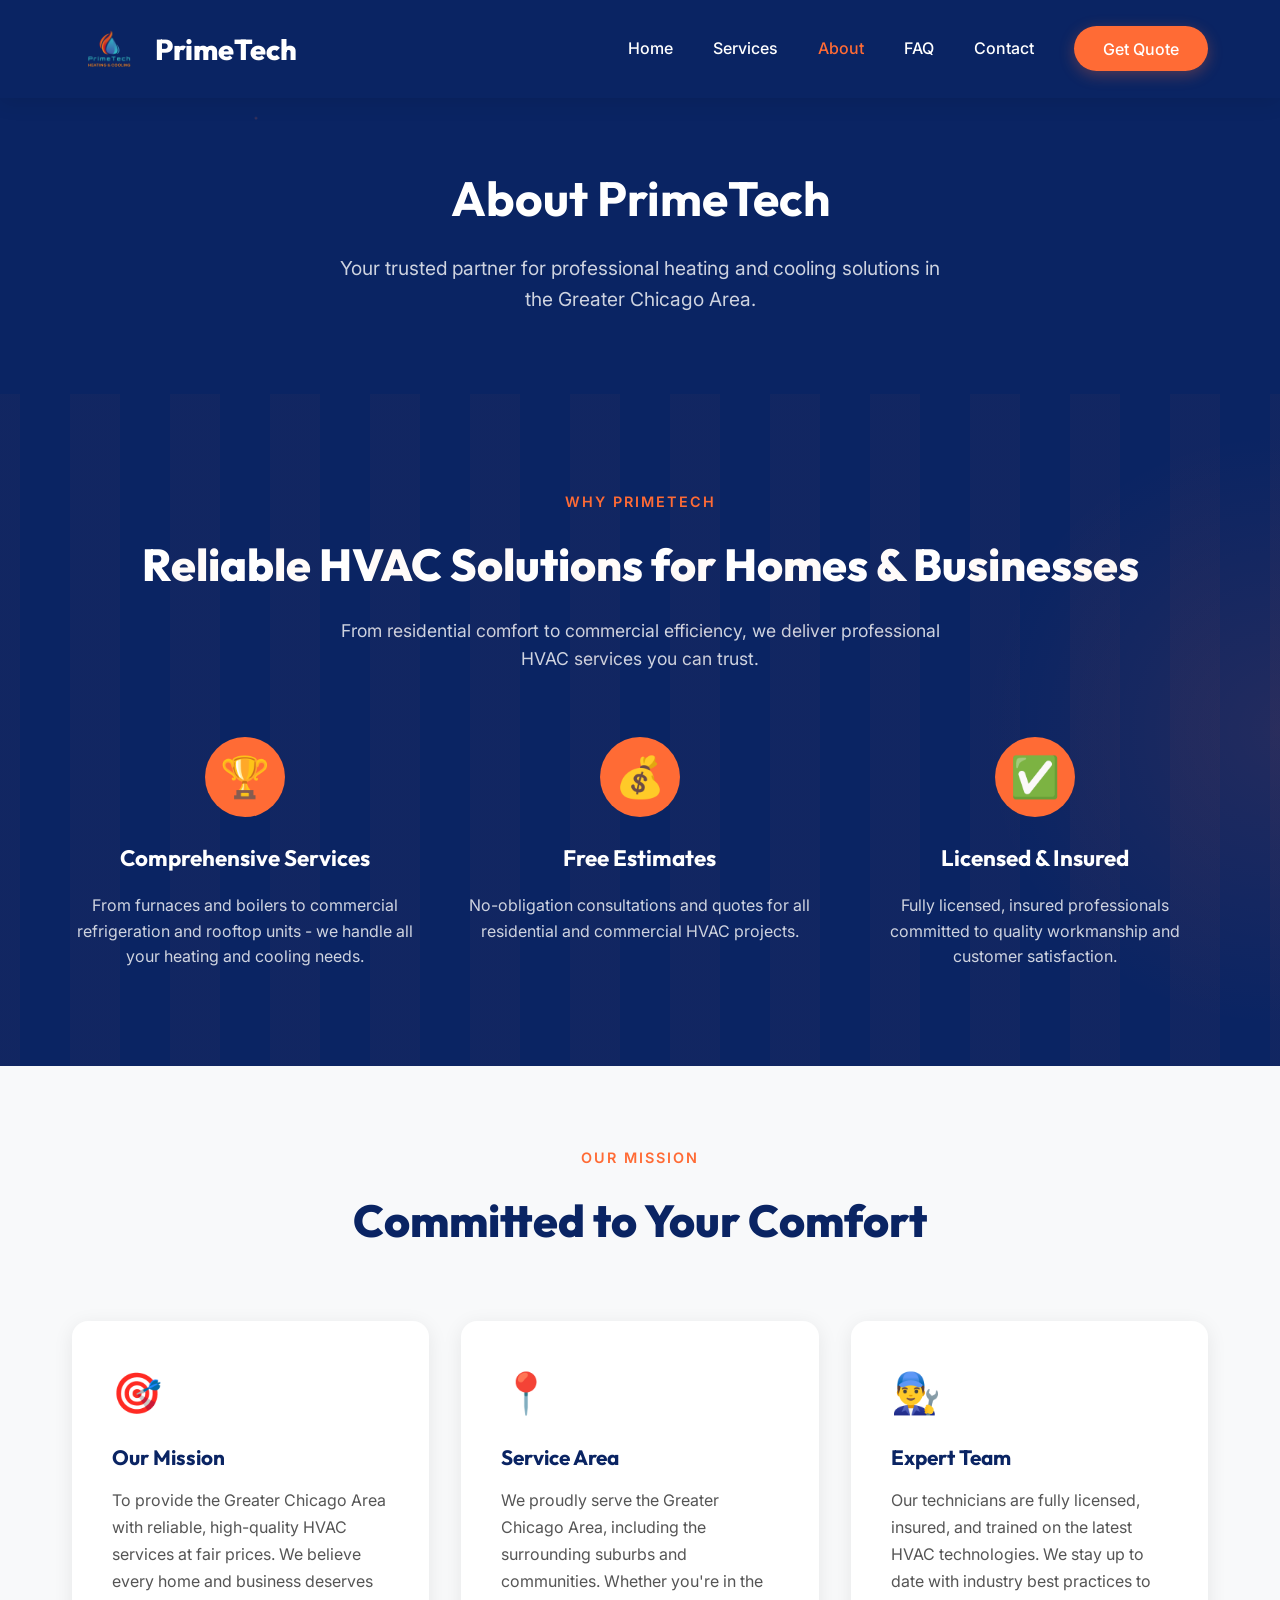
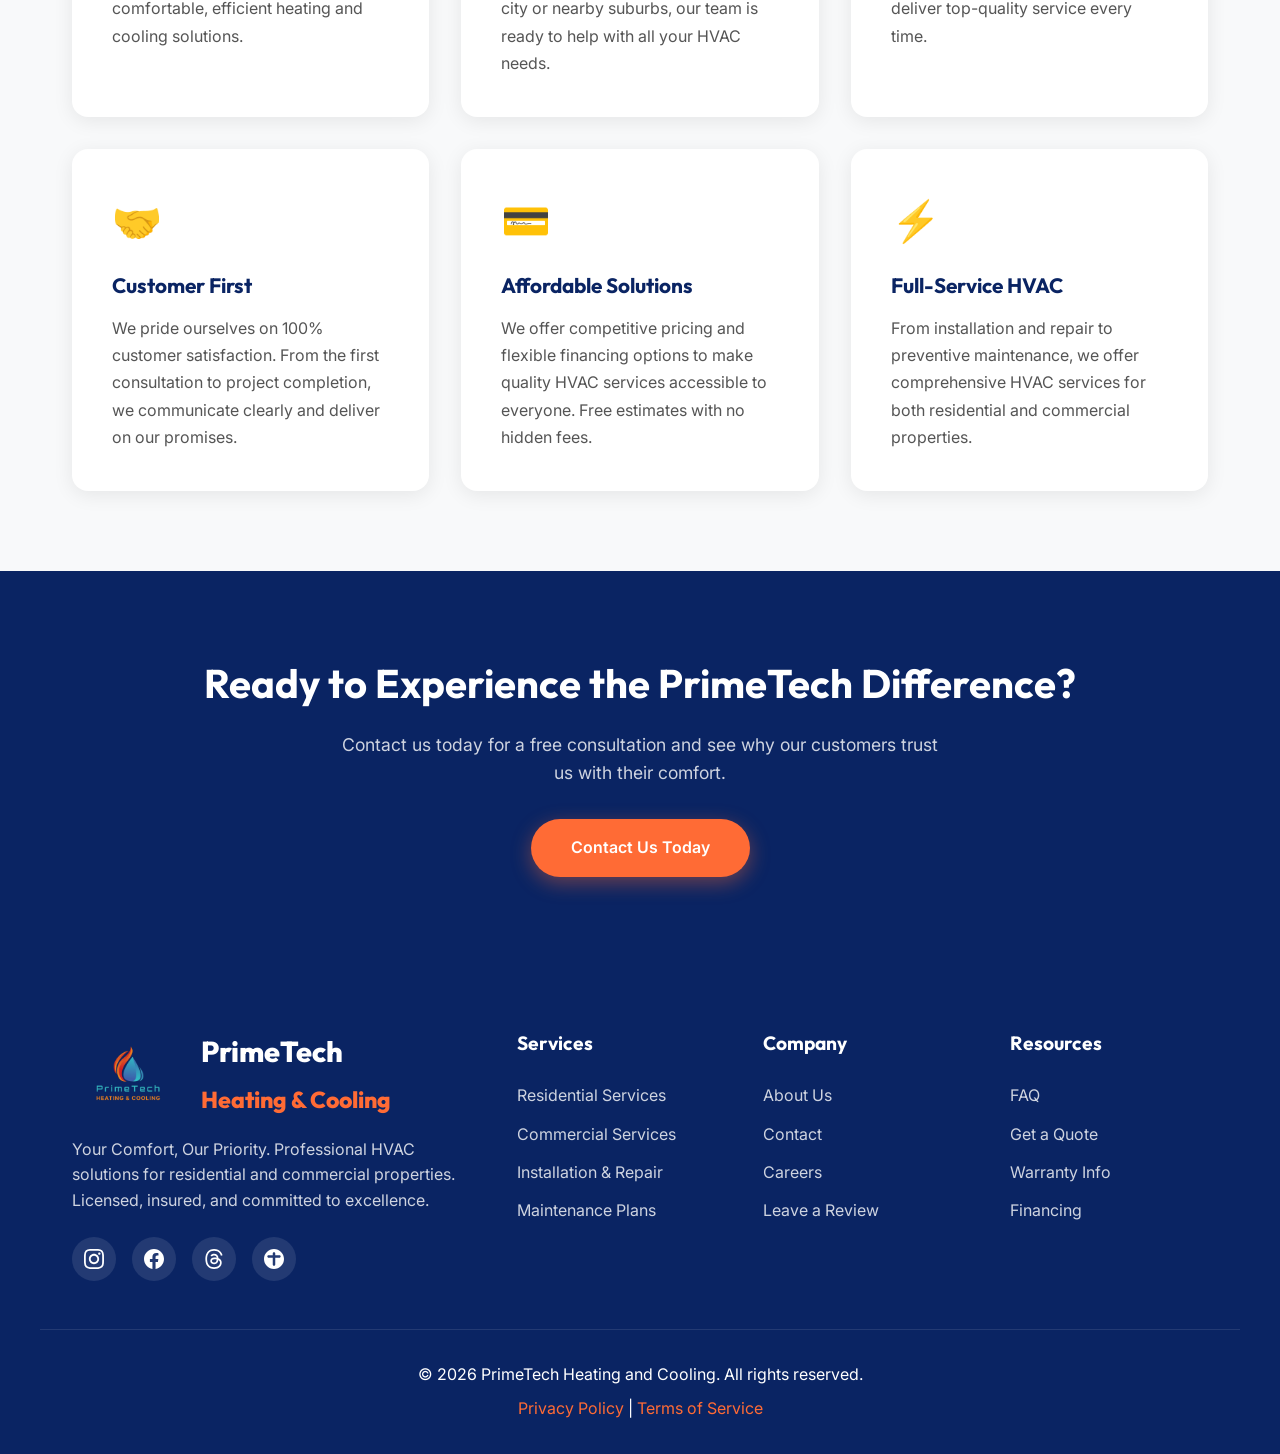
==== about.html @ 62f2bece "Rename "Prime Tech" to "PrimeTech" across all pages Co-Authored-By: Claude Opus 4.6 <noreply@anthrop" ====
<!DOCTYPE html>
<html lang="en" style="scroll-behavior: smooth;">
<head>
    <meta charset="UTF-8">
    <meta name="viewport" content="width=device-width, initial-scale=1.0">
    <meta name="description" content="Learn about PrimeTech Heating and Cooling — our experienced team, company values, and commitment to delivering top-quality HVAC solutions for homes and businesses.">
    <meta name="keywords" content="about PrimeTech, HVAC company, heating cooling experts, HVAC team, company history">
    <link rel="canonical" href="about.html">
    <meta property="og:title" content="About Us | PrimeTech Heating and Cooling">
    <meta property="og:description" content="Learn about PrimeTech Heating and Cooling — our experienced team, company values, and commitment to delivering top-quality HVAC solutions for homes and businesses.">
    <meta property="og:type" content="website">
    <meta property="og:url" content="about.html">
    <meta name="twitter:card" content="summary">
    <meta name="twitter:title" content="About Us | PrimeTech Heating and Cooling">
    <meta name="twitter:description" content="Learn about PrimeTech Heating and Cooling — our experienced team, company values, and commitment to delivering top-quality HVAC solutions for homes and businesses.">
    <title>About Us | PrimeTech Heating and Cooling</title>
    <link rel="preconnect" href="https://fonts.googleapis.com">
    <link rel="preconnect" href="https://fonts.gstatic.com" crossorigin>
    <link href="https://fonts.googleapis.com/css2?family=Outfit:wght@400;600;700;800&family=Inter:wght@400;500&display=swap" rel="stylesheet">
    <style>
        * {
            margin: 0;
            padding: 0;
            box-sizing: border-box;
        }

        :root {
            --deep-blue: #0A2463;
            --medium-blue: #1E3A8A;
            --orange: #FF6B35;
            --light-orange: #FF8C61;
            --dark-orange: #E85A2A;
            --white: #FFFFFF;
            --light-gray: #F8F9FA;
            --text-dark: #1A1A1A;
        }

        html {
            scroll-padding-top: 100px;
        }

        body {
            font-family: 'Inter', sans-serif;
            color: var(--text-dark);
            line-height: 1.6;
            overflow-x: hidden;
        }

        /* Navbar */
        .navbar {
            position: fixed;
            top: 0;
            width: 100%;
            background: var(--deep-blue);
            backdrop-filter: blur(10px);
            z-index: 1000;
            padding: 1.2rem 0;
            transition: all 0.3s ease;
            box-shadow: 0 4px 20px rgba(0, 0, 0, 0.1);
        }

        .navbar.scrolled {
            padding: 0.8rem 0;
            background: var(--deep-blue);
        }

        .nav-container {
            max-width: 1200px;
            margin: 0 auto;
            padding: 0 2rem;
            display: flex;
            justify-content: space-between;
            align-items: center;
        }

        .logo {
            font-family: 'Outfit', sans-serif;
            font-size: 1.8rem;
            font-weight: 800;
            color: var(--white);
            display: flex;
            align-items: center;
            gap: 0.5rem;
            animation: fadeInDown 0.8s ease;
            transition: transform 0.3s ease;
        }

        .logo:hover {
            transform: scale(1.05);
        }

        .logo-image {
            height: 60px;
            width: auto;
            transition: transform 0.3s ease;
        }

        .logo-icon {
            width: 40px;
            height: 40px;
            background: var(--orange);
            border-radius: 8px;
            display: flex;
            align-items: center;
            justify-content: center;
            font-size: 1.5rem;
            transition: transform 0.3s ease;
        }

        .logo:hover .logo-icon {
            transform: rotate(90deg);
        }

        .nav-links {
            display: flex;
            gap: 2.5rem;
            list-style: none;
            align-items: center;
        }

        .nav-links a {
            color: var(--white);
            text-decoration: none;
            font-weight: 500;
            position: relative;
            transition: color 0.3s ease;
            animation: fadeInDown 0.8s ease backwards;
        }

        .nav-links a::after {
            content: '';
            position: absolute;
            bottom: -5px;
            left: 0;
            width: 0;
            height: 2px;
            background: var(--orange);
            transition: width 0.3s ease;
        }

        .nav-links a:hover {
            color: var(--orange);
        }

        .nav-links a:hover::after {
            width: 100%;
        }

        .nav-links li:nth-child(1) a { animation-delay: 0.1s; }
        .nav-links li:nth-child(2) a { animation-delay: 0.2s; }
        .nav-links li:nth-child(3) a { animation-delay: 0.3s; }
        .nav-links li:nth-child(4) a { animation-delay: 0.4s; }

        .cta-button {
            background: var(--orange);
            color: var(--white);
            padding: 0.8rem 1.8rem;
            border-radius: 50px;
            font-weight: 600;
            text-decoration: none;
            transition: all 0.3s ease;
            box-shadow: 0 4px 15px rgba(255, 107, 53, 0.3);
            position: relative;
            overflow: hidden;
            animation: fadeInDown 0.8s ease 0.5s backwards;
        }

        .cta-button::before {
            content: '';
            position: absolute;
            top: 50%;
            left: 50%;
            width: 0;
            height: 0;
            border-radius: 50%;
            background: var(--dark-orange);
            transition: width 0.6s ease, height 0.6s ease;
            transform: translate(-50%, -50%);
            z-index: -1;
        }

        .cta-button:hover::before {
            width: 300px;
            height: 300px;
        }

        .cta-button:hover {
            transform: translateY(-2px);
            box-shadow: 0 6px 25px rgba(255, 107, 53, 0.5);
        }

        /* Hero Section */
        .hero {
            background: var(--deep-blue);
            min-height: 100vh;
            display: flex;
            align-items: center;
            position: relative;
            overflow: hidden;
            margin-top: 0; padding-top: 100px;
        }

        /* Animated Background Particles */
        .hero::before {
            content: '';
            position: absolute;
            width: 100%;
            height: 100%;
            background-image: 
                radial-gradient(2px 2px at 20% 30%, rgba(255, 107, 53, 0.25), transparent),
                radial-gradient(2px 2px at 60% 70%, rgba(255, 140, 97, 0.25), transparent),
                radial-gradient(1px 1px at 50% 50%, rgba(255, 107, 53, 0.2), transparent),
                radial-gradient(1px 1px at 80% 10%, rgba(255, 107, 53, 0.2), transparent),
                radial-gradient(2px 2px at 90% 60%, rgba(255, 140, 97, 0.2), transparent),
                radial-gradient(1px 1px at 33% 80%, rgba(255, 107, 53, 0.25), transparent);
            background-size: 200% 200%;
            background-position: 0% 0%;
            animation: particleFloat 25s ease-in-out infinite;
            opacity: 0.5;
            pointer-events: none;
            will-change: background-position;
        }

        /* Depth Layer 1 - Far background */
        .depth-layer-1 {
            position: absolute;
            width: 120%;
            height: 120%;
            top: -10%;
            left: -10%;
            background: 
                radial-gradient(circle at 80% 20%, rgba(255, 107, 53, 0.08) 0%, transparent 50%),
                radial-gradient(circle at 20% 80%, rgba(100, 149, 237, 0.08) 0%, transparent 50%);
            animation: depthFloat1 20s ease-in-out infinite;
            filter: blur(60px);
            opacity: 0.6;
        }

        /* Depth Layer 2 - Middle background */
        .depth-layer-2 {
            position: absolute;
            width: 100%;
            height: 100%;
            background-image: 
                repeating-linear-gradient(0deg, transparent, transparent 2px, rgba(255, 107, 53, 0.02) 2px, rgba(255, 107, 53, 0.02) 4px),
                repeating-linear-gradient(90deg, transparent, transparent 2px, rgba(255, 107, 53, 0.02) 2px, rgba(255, 107, 53, 0.02) 4px);
            background-size: 60px 60px;
            animation: gridSlide 30s linear infinite;
            opacity: 0.3;
        }

        /* Depth Layer 3 - Near background with shadows */
        .depth-layer-3 {
            position: absolute;
            width: 100%;
            height: 100%;
            background: 
                radial-gradient(ellipse at 30% 40%, rgba(0, 0, 0, 0.2) 0%, transparent 40%),
                radial-gradient(ellipse at 70% 60%, rgba(0, 0, 0, 0.15) 0%, transparent 40%);
            opacity: 0.4;
        }

        /* Floating orbs for depth */
        .floating-orb {
            position: absolute;
            border-radius: 50%;
            pointer-events: none;
            filter: blur(40px);
        }

        .floating-orb-1 {
            width: 400px;
            height: 400px;
            background: radial-gradient(circle, rgba(255, 107, 53, 0.35) 0%, rgba(255, 107, 53, 0.15) 50%, transparent 70%);
            top: 15%;
            left: 10%;
            animation: orbFloat1 15s ease-in-out infinite;
        }

        .floating-orb-2 {
            width: 350px;
            height: 350px;
            background: radial-gradient(circle, rgba(100, 149, 237, 0.3) 0%, rgba(100, 149, 237, 0.12) 50%, transparent 70%);
            top: 60%;
            right: 15%;
            animation: orbFloat2 18s ease-in-out infinite;
        }

        .floating-orb-3 {
            width: 280px;
            height: 280px;
            background: radial-gradient(circle, rgba(255, 140, 97, 0.25) 0%, rgba(255, 140, 97, 0.1) 50%, transparent 70%);
            bottom: 20%;
            left: 40%;
            animation: orbFloat3 22s ease-in-out infinite;
        }

        /* Hexagonal mesh pattern for technical depth */
        .hex-pattern {
            position: absolute;
            width: 100%;
            height: 100%;
            background-image: 
                linear-gradient(30deg, transparent 48%, rgba(255, 107, 53, 0.03) 49%, rgba(255, 107, 53, 0.03) 51%, transparent 52%),
                linear-gradient(150deg, transparent 48%, rgba(255, 107, 53, 0.03) 49%, rgba(255, 107, 53, 0.03) 51%, transparent 52%),
                linear-gradient(270deg, transparent 48%, rgba(255, 107, 53, 0.03) 49%, rgba(255, 107, 53, 0.03) 51%, transparent 52%);
            background-size: 80px 140px;
            animation: hexSlide 40s linear infinite;
            opacity: 0.5;
        }

        /* Heat Wave Effect */
        .heat-wave {
            position: absolute;
            width: 700px;
            height: 700px;
            border-radius: 50%;
            background: radial-gradient(circle, rgba(255, 107, 53, 0.3) 0%, rgba(255, 107, 53, 0.15) 50%, transparent 70%);
            top: -200px;
            right: -200px;
            animation: heatPulse 8s ease-in-out infinite, float 6s ease-in-out infinite;
            filter: blur(50px);
            pointer-events: none;
            will-change: transform, opacity;
            transform: translateZ(0);
        }

        /* Cold Wave Effect */
        .cold-wave {
            position: absolute;
            width: 600px;
            height: 600px;
            border-radius: 50%;
            background: radial-gradient(circle, rgba(100, 149, 237, 0.25) 0%, rgba(100, 149, 237, 0.12) 50%, transparent 70%);
            bottom: -150px;
            left: -150px;
            animation: coldPulse 10s ease-in-out infinite, float 8s ease-in-out infinite reverse;
            filter: blur(50px);
            pointer-events: none;
            will-change: transform, opacity;
            transform: translateZ(0);
        }

        /* Geometric Background Pattern */
        .hero-pattern {
            position: absolute;
            width: 100%;
            height: 100%;
            opacity: 0.08;
            pointer-events: none;
        }

        .hero-pattern::before {
            content: '';
            position: absolute;
            width: 100%;
            height: 100%;
            background-image: 
                linear-gradient(30deg, transparent 48%, rgba(255, 107, 53, 0.4) 49%, rgba(255, 107, 53, 0.4) 51%, transparent 52%),
                linear-gradient(150deg, transparent 48%, rgba(255, 107, 53, 0.3) 49%, rgba(255, 107, 53, 0.3) 51%, transparent 52%);
            background-size: 100px 100px;
            animation: patternSlide 20s linear infinite;
        }

        .hero-pattern::after {
            content: '';
            position: absolute;
            width: 100%;
            height: 100%;
            background-image: 
                repeating-linear-gradient(45deg, transparent, transparent 50px, rgba(255, 255, 255, 0.03) 50px, rgba(255, 255, 255, 0.03) 100px);
            animation: patternSlide 30s linear infinite reverse;
        }

        /* Circuit-like lines for HVAC systems */
        .circuit-line {
            position: absolute;
            background: linear-gradient(90deg, transparent, rgba(255, 107, 53, 0.3), transparent);
            height: 2px;
            width: 100%;
            animation: circuitFlow 8s linear infinite;
            pointer-events: none;
        }

        .circuit-line:nth-of-type(1) {
            top: 20%;
            animation-delay: 0s;
        }

        .circuit-line:nth-of-type(2) {
            top: 50%;
            animation-delay: 3s;
        }

        .circuit-line:nth-of-type(3) {
            top: 80%;
            animation-delay: 6s;
        }

        @keyframes patternSlide {
            0% {
                transform: translateX(0) translateY(0);
            }
            100% {
                transform: translateX(100px) translateY(100px);
            }
        }

        @keyframes circuitFlow {
            0% {
                transform: translateX(-100%);
                opacity: 0;
            }
            10% {
                opacity: 1;
            }
            90% {
                opacity: 1;
            }
            100% {
                transform: translateX(100%);
                opacity: 0;
            }
        }

        @keyframes depthFloat1 {
            0%, 100% {
                transform: translate(0, 0) scale(1);
            }
            33% {
                transform: translate(30px, -30px) scale(1.05);
            }
            66% {
                transform: translate(-20px, 20px) scale(0.95);
            }
        }

        @keyframes gridSlide {
            0% {
                background-position: 0 0;
            }
            100% {
                background-position: 60px 60px;
            }
        }

        @keyframes orbFloat1 {
            0%, 100% {
                transform: translate(0, 0);
            }
            25% {
                transform: translate(30px, -40px);
            }
            50% {
                transform: translate(-20px, -20px);
            }
            75% {
                transform: translate(20px, 30px);
            }
        }

        @keyframes orbFloat2 {
            0%, 100% {
                transform: translate(0, 0);
            }
            33% {
                transform: translate(-40px, 30px);
            }
            66% {
                transform: translate(30px, -25px);
            }
        }

        @keyframes orbFloat3 {
            0%, 100% {
                transform: translate(0, 0) scale(1);
            }
            50% {
                transform: translate(25px, -35px) scale(1.1);
            }
        }

        @keyframes hexSlide {
            0% {
                background-position: 0 0;
            }
            100% {
                background-position: 80px 140px;
            }
        }

        .hero-container {
            max-width: 1200px;
            margin: 0 auto;
            padding: 0 2rem;
            display: grid;
            grid-template-columns: 1fr 1fr;
            gap: 4rem;
            align-items: center;
            position: relative;
            z-index: 1;
        }

        .hero-content h1 {
            font-family: 'Outfit', sans-serif;
            font-size: 3.5rem;
            font-weight: 800;
            color: var(--white);
            line-height: 1.2;
            margin-bottom: 1.5rem;
            animation: fadeInUp 0.8s ease 0.2s backwards;
        }

        .hero-content h1 .highlight {
            color: var(--orange);
            position: relative;
            display: inline-block;
        }

        .hero-content p {
            font-size: 1.2rem;
            color: rgba(255, 255, 255, 0.9);
            margin-bottom: 2.5rem;
            animation: fadeInUp 0.8s ease 0.4s backwards;
        }

        .hero-buttons {
            display: flex;
            gap: 1.5rem;
            animation: fadeInUp 0.8s ease 0.6s backwards;
        }

        .btn-primary {
            background: var(--orange);
            color: var(--white);
            padding: 1rem 2.5rem;
            border-radius: 50px;
            font-weight: 600;
            text-decoration: none;
            transition: all 0.3s ease;
            box-shadow: 0 6px 20px rgba(255, 107, 53, 0.4);
            position: relative;
            overflow: hidden;
        }

        .btn-primary::before {
            content: '';
            position: absolute;
            top: 0;
            left: -100%;
            width: 100%;
            height: 100%;
            background: linear-gradient(90deg, transparent, rgba(255, 255, 255, 0.3), transparent);
            transition: left 0.5s ease;
        }

        .btn-primary:hover::before {
            left: 100%;
        }

        .btn-primary:hover {
            transform: translateY(-3px);
            box-shadow: 0 8px 30px rgba(255, 107, 53, 0.6);
        }

        .btn-secondary {
            background: transparent;
            color: var(--white);
            padding: 1rem 2.5rem;
            border: 2px solid var(--white);
            border-radius: 50px;
            font-weight: 600;
            text-decoration: none;
            transition: all 0.3s ease;
        }

        .btn-secondary:hover {
            background: var(--white);
            color: var(--deep-blue);
            transform: translateY(-3px);
        }

        .hero-image {
            position: relative;
            animation: fadeInRight 0.8s ease 0.4s backwards;
        }

        .hero-card {
            background: rgba(255, 255, 255, 0.1);
            backdrop-filter: blur(20px);
            border-radius: 20px;
            padding: 3rem;
            border: 1px solid rgba(255, 255, 255, 0.2);
            box-shadow: 0 20px 60px rgba(0, 0, 0, 0.3);
        }

        .hero-stats {
            display: grid;
            grid-template-columns: repeat(2, 1fr);
            gap: 2rem;
        }

        .stat-item {
            text-align: center;
        }

        .stat-number {
            font-family: 'Outfit', sans-serif;
            font-size: 2.5rem;
            font-weight: 800;
            color: var(--orange);
            display: block;
        }

        .stat-label {
            color: var(--white);
            font-size: 0.9rem;
            opacity: 0.9;
        }

        /* Services Section */
        .services {
            padding: 6rem 0;
            background: var(--light-gray);
            position: relative;
            overflow: hidden;
        }

        /* Air flow particles in services */
        .services::before {
            content: '';
            position: absolute;
            width: 100%;
            height: 100%;
            background-image: 
                radial-gradient(circle, rgba(10, 36, 99, 0.03) 1px, transparent 1px),
                radial-gradient(circle, rgba(255, 107, 53, 0.03) 1px, transparent 1px);
            background-size: 50px 50px, 80px 80px;
            background-position: 0 0, 40px 40px;
            animation: airFlow 20s linear infinite;
        }

        .container {
            max-width: 1200px;
            margin: 0 auto;
            padding: 0 2rem;
        }

        .section-header {
            text-align: center;
            margin-bottom: 4rem;
        }

        .section-tag {
            color: var(--orange);
            font-weight: 600;
            text-transform: uppercase;
            letter-spacing: 2px;
            font-size: 0.9rem;
            margin-bottom: 1rem;
            display: block;
        }

        .section-title {
            font-family: 'Outfit', sans-serif;
            font-size: 2.8rem;
            font-weight: 800;
            color: var(--deep-blue);
            margin-bottom: 1rem;
        }

        .section-description {
            color: #666;
            font-size: 1.1rem;
            max-width: 600px;
            margin: 0 auto;
        }

        .services-grid {
            display: grid;
            grid-template-columns: repeat(auto-fit, minmax(300px, 1fr));
            gap: 2rem;
        }

        .service-card {
            background: var(--white);
            border-radius: 16px;
            padding: 2.5rem;
            transition: all 0.4s ease;
            box-shadow: 0 4px 20px rgba(0, 0, 0, 0.08);
            position: relative;
            overflow: hidden;
        }

        .service-card::before {
            content: '';
            position: absolute;
            top: 0;
            left: 0;
            width: 4px;
            height: 0;
            background: var(--orange);
            transition: height 0.4s ease;
        }

        .service-card:hover::before {
            height: 100%;
        }

        .service-card:hover {
            transform: translateY(-10px);
            box-shadow: 0 12px 40px rgba(0, 0, 0, 0.15);
        }

        .service-icon {
            width: 70px;
            height: 70px;
            background: linear-gradient(135deg, var(--orange), var(--light-orange));
            border-radius: 16px;
            display: flex;
            align-items: center;
            justify-content: center;
            font-size: 2rem;
            margin-bottom: 1.5rem;
            transition: transform 0.4s ease;
        }

        .service-card:hover .service-icon {
            transform: rotateY(360deg);
        }

        .service-card h3 {
            font-family: 'Outfit', sans-serif;
            font-size: 1.5rem;
            font-weight: 700;
            color: var(--deep-blue);
            margin-bottom: 1rem;
        }

        .service-card p {
            color: #666;
            margin-bottom: 1.5rem;
        }

        .service-link {
            color: var(--orange);
            font-weight: 600;
            text-decoration: none;
            display: inline-flex;
            align-items: center;
            gap: 0.5rem;
            transition: gap 0.3s ease;
        }

        .service-link:hover {
            gap: 1rem;
        }

        /* Why Choose Us */
        .why-choose {
            padding: 6rem 0;
            background: var(--deep-blue);
            position: relative;
            overflow: hidden;
        }

        .why-choose::before {
            content: '';
            position: absolute;
            width: 200%;
            height: 100%;
            background: 
                repeating-linear-gradient(
                    90deg,
                    transparent,
                    transparent 50px,
                    rgba(255, 107, 53, 0.03) 50px,
                    rgba(255, 107, 53, 0.03) 100px
                );
            animation: slideBackground 20s linear infinite;
            top: 0;
            left: -100%;
        }

        .why-choose::after {
            content: '';
            position: absolute;
            width: 600px;
            height: 600px;
            background: radial-gradient(circle, rgba(255, 107, 53, 0.1) 0%, transparent 70%);
            border-radius: 50%;
            top: 50%;
            right: -300px;
            transform: translateY(-50%);
            animation: heatPulse 10s ease-in-out infinite;
        }

        @keyframes slideBackground {
            0% {
                transform: translateX(0);
            }
            100% {
                transform: translateX(50%);
            }
        }

        .why-grid {
            display: grid;
            grid-template-columns: repeat(auto-fit, minmax(250px, 1fr));
            gap: 3rem;
            position: relative;
            z-index: 1;
        }

        .why-item {
            text-align: center;
        }

        .why-icon {
            width: 80px;
            height: 80px;
            background: var(--orange);
            border-radius: 50%;
            display: flex;
            align-items: center;
            justify-content: center;
            font-size: 2.5rem;
            margin: 0 auto 1.5rem;
            transition: all 0.4s ease;
        }

        .why-item:hover .why-icon {
            transform: scale(1.1) rotate(10deg);
            box-shadow: 0 10px 30px rgba(255, 107, 53, 0.5);
        }

        .why-item h3 {
            font-family: 'Outfit', sans-serif;
            font-size: 1.4rem;
            font-weight: 700;
            color: var(--white);
            margin-bottom: 1rem;
        }

        .why-item p {
            color: rgba(255, 255, 255, 0.8);
        }

        /* Contact Section */
        .contact {
            padding: 6rem 0;
            background: var(--light-gray);
            position: relative;
            overflow: hidden;
        }

        .contact::before {
            content: '';
            position: absolute;
            width: 400px;
            height: 400px;
            background: radial-gradient(circle, rgba(255, 107, 53, 0.08) 0%, transparent 70%);
            border-radius: 50%;
            top: -100px;
            left: -100px;
            animation: float 12s ease-in-out infinite;
        }

        .contact::after {
            content: '';
            position: absolute;
            width: 350px;
            height: 350px;
            background: radial-gradient(circle, rgba(10, 36, 99, 0.05) 0%, transparent 70%);
            border-radius: 50%;
            bottom: -100px;
            right: -100px;
            animation: float 15s ease-in-out infinite reverse;
        }

        .contact-container {
            display: grid;
            grid-template-columns: 1fr 1fr;
            gap: 4rem;
            max-width: 1200px;
            margin: 0 auto;
            padding: 0 2rem;
        }

        .contact-info h2 {
            font-family: 'Outfit', sans-serif;
            font-size: 2.5rem;
            font-weight: 800;
            color: var(--deep-blue);
            margin-bottom: 2rem;
        }

        .contact-item {
            display: flex;
            align-items: center;
            gap: 1.5rem;
            margin-bottom: 2rem;
            padding: 1.5rem;
            background: var(--white);
            border-radius: 12px;
            transition: all 0.3s ease;
        }

        .contact-item:hover {
            transform: translateX(10px);
            box-shadow: 0 6px 20px rgba(0, 0, 0, 0.1);
        }

        .contact-item-icon {
            width: 50px;
            height: 50px;
            background: linear-gradient(135deg, var(--orange), var(--light-orange));
            border-radius: 12px;
            display: flex;
            align-items: center;
            justify-content: center;
            font-size: 1.5rem;
            color: var(--white);
        }

        .contact-item-text h4 {
            font-weight: 600;
            color: var(--deep-blue);
            margin-bottom: 0.3rem;
        }

        .contact-item-text p {
            color: #666;
        }

        .contact-form {
            background: var(--white);
            padding: 3rem;
            border-radius: 20px;
            box-shadow: 0 10px 40px rgba(0, 0, 0, 0.1);
        }

        .form-group {
            margin-bottom: 1.5rem;
        }

        .form-group label {
            display: block;
            margin-bottom: 0.5rem;
            font-weight: 600;
            color: var(--deep-blue);
        }

        .form-group input,
        .form-group textarea {
            width: 100%;
            padding: 1rem;
            border: 2px solid #E5E7EB;
            border-radius: 10px;
            font-family: 'Inter', sans-serif;
            font-size: 1rem;
            transition: all 0.3s ease;
        }

        .form-group input:focus,
        .form-group textarea:focus {
            outline: none;
            border-color: var(--orange);
            box-shadow: 0 0 0 3px rgba(255, 107, 53, 0.1);
        }

        .form-group textarea {
            resize: vertical;
            min-height: 120px;
        }

        .submit-btn {
            width: 100%;
            background: var(--orange);
            color: var(--white);
            padding: 1.2rem;
            border: none;
            border-radius: 50px;
            font-weight: 600;
            font-size: 1rem;
            cursor: pointer;
            transition: all 0.3s ease;
            box-shadow: 0 6px 20px rgba(255, 107, 53, 0.3);
        }

        .submit-btn:hover {
            background: var(--dark-orange);
            transform: translateY(-2px);
            box-shadow: 0 8px 30px rgba(255, 107, 53, 0.5);
        }

        .contact-item-text p a {
            transition: color 0.3s ease;
        }

        .contact-item-text p a:hover {
            color: var(--orange) !important;
        }

        /* Footer */
        .footer {
            background: var(--deep-blue);
            color: var(--white);
            padding: 4rem 0 2rem;
        }

        .footer-content {
            max-width: 1200px;
            margin: 0 auto;
            padding: 0 2rem;
            display: grid;
            grid-template-columns: 2fr 1fr 1fr 1fr;
            gap: 3rem;
            margin-bottom: 3rem;
        }

        .footer-about h3 {
            font-family: 'Outfit', sans-serif;
            font-size: 1.8rem;
            font-weight: 800;
            margin-bottom: 1rem;
        }

        .footer-about p {
            color: rgba(255, 255, 255, 0.8);
            margin-bottom: 1.5rem;
        }

        .social-links {
            display: flex;
            gap: 1rem;
            margin-top: 1.5rem;
        }

        .social-link {
            width: 44px;
            height: 44px;
            background: rgba(255, 255, 255, 0.1);
            border-radius: 50%;
            display: flex;
            align-items: center;
            justify-content: center;
            color: var(--white);
            text-decoration: none;
            transition: all 0.3s ease;
            border: 2px solid transparent;
        }

        .social-link:hover {
            background: var(--orange);
            transform: translateY(-3px);
            border-color: var(--orange);
            box-shadow: 0 6px 20px rgba(255, 107, 53, 0.4);
        }

        .social-link svg {
            transition: transform 0.3s ease;
        }

        .social-link:hover svg {
            transform: scale(1.1);
        }

        .footer-links h4 {
            font-family: 'Outfit', sans-serif;
            font-size: 1.2rem;
            font-weight: 700;
            margin-bottom: 1.5rem;
        }

        .footer-links ul {
            list-style: none;
        }

        .footer-links ul li {
            margin-bottom: 0.8rem;
        }

        .footer-links ul li a {
            color: rgba(255, 255, 255, 0.8);
            text-decoration: none;
            transition: all 0.3s ease;
        }

        .footer-links ul li a:hover {
            color: var(--orange);
            padding-left: 5px;
        }

        .footer-bottom p {
            color: var(--white);
        }

        .footer-bottom {
            max-width: 1200px;
            margin: 0 auto;
            padding: 2rem 2rem 0;
            border-top: 1px solid rgba(255, 255, 255, 0.1);
            text-align: center;
            color: rgba(255, 255, 255, 0.6);
        }

        /* Animations */
        @keyframes fadeInDown {
            from {
                opacity: 0;
                transform: translateY(-20px);
            }
            to {
                opacity: 1;
                transform: translateY(0);
            }
        }

        @keyframes fadeInUp {
            from {
                opacity: 0;
                transform: translateY(20px);
            }
            to {
                opacity: 1;
                transform: translateY(0);
            }
        }

        @keyframes fadeInRight {
            from {
                opacity: 0;
                transform: translateX(30px);
            }
            to {
                opacity: 1;
                transform: translateX(0);
            }
        }

        @keyframes float {
            0%, 100% {
                transform: translateY(0) translateX(0);
            }
            25% {
                transform: translateY(-20px) translateX(10px);
            }
            50% {
                transform: translateY(-10px) translateX(-10px);
            }
            75% {
                transform: translateY(-30px) translateX(5px);
            }
        }

        @keyframes heatPulse {
            0%, 100% {
                transform: scale(1);
                opacity: 0.3;
            }
            50% {
                transform: scale(1.2);
                opacity: 0.5;
            }
        }

        @keyframes coldPulse {
            0%, 100% {
                transform: scale(1);
                opacity: 0.2;
            }
            50% {
                transform: scale(1.3);
                opacity: 0.4;
            }
        }

        @keyframes particleFloat {
            0% {
                background-position: 0% 0%;
            }
            50% {
                background-position: 100% 100%;
            }
            100% {
                background-position: 0% 0%;
            }
        }

        @keyframes tempWave {
            0% {
                transform: translateX(-100%);
            }
            100% {
                transform: translateX(100%);
            }
        }

        @keyframes airFlow {
            0%, 100% {
                transform: translateX(0) translateY(0);
                opacity: 0.3;
            }
            25% {
                transform: translateX(30px) translateY(-20px);
                opacity: 0.6;
            }
            50% {
                transform: translateX(60px) translateY(0);
                opacity: 0.3;
            }
            75% {
                transform: translateX(30px) translateY(20px);
                opacity: 0.6;
            }
        }

        /* Mouse Glow Effect */
        .mouse-glow {
            position: fixed;
            width: 400px;
            height: 400px;
            border-radius: 50%;
            background: radial-gradient(circle, rgba(255, 107, 53, 0.35) 0%, rgba(255, 107, 53, 0.15) 30%, transparent 70%);
            pointer-events: none;
            z-index: 998;
            transform: translate(-50%, -50%);
            transition: opacity 0.4s ease;
            opacity: 0;
            filter: blur(30px);
        }

        .mouse-glow.active {
            opacity: 1;
        }

        /* Hamburger Menu */
        .hamburger {
            display: none;
            flex-direction: column;
            justify-content: center;
            align-items: center;
            width: 48px;
            height: 48px;
            background: rgba(255, 255, 255, 0.1);
            border: 2px solid rgba(255, 255, 255, 0.3);
            border-radius: 10px;
            cursor: pointer;
            padding: 10px;
            z-index: 1002;
            transition: all 0.3s ease;
        }

        .hamburger:hover,
        .hamburger:focus-visible {
            background: rgba(255, 107, 53, 0.2);
            border-color: var(--orange);
            outline: none;
        }

        .hamburger.active {
            background: var(--orange);
            border-color: var(--orange);
        }

        .hamburger span {
            display: block;
            width: 22px;
            height: 2.5px;
            background: var(--white);
            border-radius: 2px;
            transition: all 0.3s ease;
        }

        .hamburger span:nth-child(1) {
            margin-bottom: 5px;
        }

        .hamburger span:nth-child(3) {
            margin-top: 5px;
        }

        .hamburger.active span:nth-child(1) {
            transform: rotate(45deg) translate(5px, 6px);
        }

        .hamburger.active span:nth-child(2) {
            opacity: 0;
        }

        .hamburger.active span:nth-child(3) {
            transform: rotate(-45deg) translate(5px, -6px);
        }

        .mobile-overlay {
            display: none;
            position: fixed;
            top: 0;
            left: 0;
            width: 100%;
            height: 100%;
            background: rgba(0, 0, 0, 0.6);
            z-index: 999;
            opacity: 0;
            pointer-events: none;
            transition: opacity 0.3s ease;
        }

        .mobile-overlay.active {
            opacity: 1;
            pointer-events: auto;
        }

        /* Responsive */
        @media (max-width: 968px) {
            .hamburger {
                display: flex;
            }

            .nav-links {
                display: flex;
                position: fixed;
                top: 0;
                right: 0;
                width: 280px;
                height: 100vh;
                height: 100dvh;
                background: var(--deep-blue);
                flex-direction: column;
                padding: 80px 2rem 2rem;
                padding-bottom: calc(2rem + env(safe-area-inset-bottom, 0px));
                gap: 0;
                z-index: 1001;
                box-shadow: -4px 0 20px rgba(0, 0, 0, 0.3);
                overflow-y: auto;
                -webkit-overflow-scrolling: touch;
                transform: translateX(100%);
                visibility: hidden;
                transition: transform 0.3s cubic-bezier(0.4, 0, 0.2, 1), visibility 0.3s ease;
            }

            .nav-links.active {
                transform: translateX(0);
                visibility: visible;
            }

            .nav-links li {
                width: 100%;
            }

            .nav-links a {
                display: block;
                padding: 14px 0;
                font-size: 1.1rem;
                border-bottom: 1px solid rgba(255, 255, 255, 0.1);
                min-height: 44px;
                display: flex;
                align-items: center;
            }

            .nav-links a::after {
                display: none;
            }

            .nav-links .cta-button {
                margin-top: 1rem;
                text-align: center;
                border-bottom: none;
                justify-content: center;
            }

            .mobile-overlay {
                display: block;
                pointer-events: none;
                opacity: 0;
                transition: opacity 0.3s ease;
            }

            .mobile-overlay.active {
                pointer-events: auto;
                opacity: 1;
            }

            .nav-container {
                padding: 0 1rem;
            }

            .hero-container {
                grid-template-columns: 1fr;
                text-align: center;
            }

            .hero-content h1 {
                font-size: 2.5rem;
            }

            .hero-buttons {
                justify-content: center;
            }

            .contact-container {
                grid-template-columns: 1fr;
            }

            .footer-content {
                grid-template-columns: 1fr 1fr;
            }
        }

        @media (max-width: 768px) {
            .hero {
                margin-top: 0; padding-top: 100px;
            }

            html {
                scroll-padding-top: 120px;
            }

            .navbar {
                padding: 0.8rem 0;
            }

            .logo-image {
                height: 45px;
            }

            .hero-card {
                margin-bottom: 2.5rem;
            }
        }

        @media (max-width: 640px) {
            .hero-buttons {
                flex-direction: column;
            }

            .footer-content {
                grid-template-columns: 1fr;
            }
        }
    

        /* Page Header */
        .page-header {
            background: var(--deep-blue);
            padding: 160px 0 80px;
            text-align: center;
            position: relative;
            overflow: hidden;
        }

        .page-header::before {
            content: '';
            position: absolute;
            width: 100%;
            height: 100%;
            top: 0;
            left: 0;
            background-image:
                radial-gradient(2px 2px at 20% 30%, rgba(255, 107, 53, 0.25), transparent),
                radial-gradient(2px 2px at 60% 70%, rgba(255, 140, 97, 0.25), transparent),
                radial-gradient(1px 1px at 50% 50%, rgba(255, 107, 53, 0.2), transparent);
            animation: particleFloat 20s linear infinite;
        }

        .page-header .container {
            position: relative;
            z-index: 1;
        }

        .page-header h1 {
            font-family: 'Outfit', sans-serif;
            font-size: 3rem;
            color: var(--white);
            margin-bottom: 1rem;
        }

        .page-header p {
            color: rgba(255, 255, 255, 0.8);
            font-size: 1.2rem;
            max-width: 600px;
            margin: 0 auto;
        }

        /* FAQ Styles */
        .faq-section {
            padding: 80px 0;
            background: var(--light-gray);
        }

        .faq-item {
            background: var(--white);
            border-radius: 12px;
            margin-bottom: 1rem;
            box-shadow: 0 2px 10px rgba(0, 0, 0, 0.05);
            overflow: hidden;
            transition: box-shadow 0.3s ease;
        }

        .faq-item:hover {
            box-shadow: 0 4px 20px rgba(0, 0, 0, 0.1);
        }

        .faq-question {
            width: 100%;
            padding: 1.5rem 2rem;
            background: none;
            border: none;
            text-align: left;
            font-family: 'Outfit', sans-serif;
            font-size: 1.1rem;
            font-weight: 600;
            color: var(--deep-blue);
            cursor: pointer;
            display: flex;
            justify-content: space-between;
            align-items: center;
            transition: color 0.3s ease;
        }

        .faq-question:hover {
            color: var(--orange);
        }

        .faq-question .icon {
            font-size: 1.5rem;
            transition: transform 0.3s ease;
            color: var(--orange);
        }

        .faq-item.active .faq-question .icon {
            transform: rotate(45deg);
        }

        .faq-answer {
            max-height: 0;
            overflow: hidden;
            transition: max-height 0.4s ease, padding 0.4s ease;
            padding: 0 2rem;
        }

        .faq-item.active .faq-answer {
            max-height: 500px;
            padding: 0 2rem 1.5rem;
        }

        .faq-answer p {
            color: #555;
            line-height: 1.8;
        }

        /* About Cards */
        .about-card {
            background: var(--white);
            border-radius: 16px;
            padding: 2.5rem;
            box-shadow: 0 4px 20px rgba(0, 0, 0, 0.08);
            transition: transform 0.3s ease, box-shadow 0.3s ease;
        }

        .about-card:hover {
            transform: translateY(-5px);
            box-shadow: 0 8px 30px rgba(0, 0, 0, 0.12);
        }

        .about-grid {
            display: grid;
            grid-template-columns: repeat(auto-fit, minmax(300px, 1fr));
            gap: 2rem;
            margin-top: 3rem;
        }

        .about-icon {
            font-size: 2.5rem;
            margin-bottom: 1rem;
        }

        .about-card h3 {
            font-family: 'Outfit', sans-serif;
            font-size: 1.3rem;
            color: var(--deep-blue);
            margin-bottom: 0.8rem;
        }

        .about-card p {
            color: #555;
            line-height: 1.7;
        }

        /* CTA Section */
        .cta-section {
            background: var(--deep-blue);
            padding: 80px 0;
            text-align: center;
            position: relative;
            overflow: hidden;
        }

        .cta-section h2 {
            font-family: 'Outfit', sans-serif;
            font-size: 2.5rem;
            color: var(--white);
            margin-bottom: 1rem;
        }

        .cta-section p {
            color: rgba(255, 255, 255, 0.8);
            font-size: 1.1rem;
            margin-bottom: 2rem;
            max-width: 600px;
            margin-left: auto;
            margin-right: auto;
        }

        /* Services Detail */
        .service-detail {
            padding: 80px 0;
        }

        .service-detail:nth-child(even) {
            background: var(--light-gray);
        }

        .service-detail-content {
            max-width: 800px;
            margin: 0 auto;
        }

        .service-detail-content h3 {
            font-family: 'Outfit', sans-serif;
            font-size: 1.8rem;
            color: var(--deep-blue);
            margin-bottom: 1rem;
        }

        .service-detail-content ul {
            list-style: none;
            padding: 0;
        }

        .service-detail-content ul li {
            padding: 0.5rem 0;
            padding-left: 1.5rem;
            position: relative;
            color: #555;
        }

        .service-detail-content ul li::before {
            content: '✓';
            position: absolute;
            left: 0;
            color: var(--orange);
            font-weight: bold;
        }

        /* Home highlights */
        .highlights {
            padding: 80px 0;
            background: var(--light-gray);
        }

        .highlights-grid {
            display: grid;
            grid-template-columns: repeat(auto-fit, minmax(280px, 1fr));
            gap: 2rem;
            margin-top: 3rem;
        }

        .highlight-card {
            background: var(--white);
            border-radius: 16px;
            padding: 2.5rem;
            text-align: center;
            box-shadow: 0 4px 20px rgba(0, 0, 0, 0.08);
            transition: transform 0.3s ease, box-shadow 0.3s ease;
        }

        .highlight-card:hover {
            transform: translateY(-5px);
            box-shadow: 0 8px 30px rgba(0, 0, 0, 0.12);
        }

        .highlight-card .service-icon {
            font-size: 3rem;
            margin-bottom: 1rem;
        }

        .highlight-card h3 {
            font-family: 'Outfit', sans-serif;
            font-size: 1.3rem;
            color: var(--deep-blue);
            margin-bottom: 0.8rem;
        }

        .highlight-card p {
            color: #555;
            line-height: 1.7;
            margin-bottom: 1rem;
        }

        @media (max-width: 768px) {
            .page-header h1 {
                font-size: 2rem;
            }
            .page-header {
                padding: 140px 0 60px;
            }
            .cta-section h2 {
                font-size: 1.8rem;
            }
        }

        @media (max-width: 480px) {
            .hero-content h1 {
                font-size: 1.8rem;
            }

            .hero-content p {
                font-size: 0.95rem;
            }

            .section-title {
                font-size: 1.6rem;
            }

            .hero-buttons {
                flex-direction: column;
                width: 100%;
            }

            .hero-buttons .btn,
            .hero-buttons .cta-button,
            .hero-buttons a {
                width: 100%;
                text-align: center;
            }

            .service-card,
            .about-card,
            .faq-item {
                padding: 1.2rem;
            }

            .footer-content {
                padding: 0 1rem;
            }

            input, textarea, select {
                font-size: 16px !important;
            }

            .cta-button {
                width: 100%;
                text-align: center;
            }

            .page-header {
                padding: 120px 1rem 60px;
            }

            .page-header h1 {
                font-size: 1.8rem;
            }
        }

    </style>
</head>
<body>
    <!-- Mouse Glow Effect -->
    <div class="mouse-glow" id="mouseGlow"></div>

    <!-- Navbar -->
    <nav class="navbar" id="navbar">
        <div class="nav-container">
            <a href="index.html" class="logo" style="text-decoration: none;">
                <img src="logo.png" alt="PrimeTech Logo" class="logo-image">
                <span>PrimeTech</span>
            </a>
            <button class="hamburger" id="hamburger" aria-label="Toggle navigation menu" aria-expanded="false"><span></span><span></span><span></span></button>
            <ul class="nav-links">
                <li><a href="index.html">Home</a></li>
                <li><a href="services.html">Services</a></li>
                <li><a href="about.html" style="color: var(--orange);">About</a></li>
                <li><a href="faq.html">FAQ</a></li>
                <li><a href="contact.html">Contact</a></li>
                <li><a href="contact.html" class="cta-button">Get Quote</a></li>
            </ul>
        </div>
    </nav>
    <div class="mobile-overlay" id="mobileOverlay"></div>

    <!-- Page Header -->
    <section class="page-header">
        <div class="container">
            <h1>About PrimeTech</h1>
            <p>Your trusted partner for professional heating and cooling solutions in the Greater Chicago Area.</p>
        </div>
    </section>

    <!-- Why Choose Us (expanded) -->
    <section class="why-choose" id="why-choose">
        <div class="container">
            <div class="section-header">
                <span class="section-tag" style="color: var(--orange);">Why PrimeTech</span>
                <h2 class="section-title" style="color: var(--white);">Reliable HVAC Solutions for Homes & Businesses</h2>
                <p class="section-description" style="color: rgba(255, 255, 255, 0.8);">From residential comfort to commercial efficiency, we deliver professional HVAC services you can trust.</p>
            </div>
            <div class="why-grid">
                <div class="why-item">
                    <div class="why-icon">🏆</div>
                    <h3>Comprehensive Services</h3>
                    <p>From furnaces and boilers to commercial refrigeration and rooftop units - we handle all your heating and cooling needs.</p>
                </div>
                <div class="why-item">
                    <div class="why-icon">💰</div>
                    <h3>Free Estimates</h3>
                    <p>No-obligation consultations and quotes for all residential and commercial HVAC projects.</p>
                </div>
                <div class="why-item">
                    <div class="why-icon">✅</div>
                    <h3>Licensed & Insured</h3>
                    <p>Fully licensed, insured professionals committed to quality workmanship and customer satisfaction.</p>
                </div>
            </div>
        </div>
    </section>

    <!-- About Details -->
    <section style="padding: 80px 0; background: var(--light-gray);">
        <div class="container">
            <div class="section-header">
                <span class="section-tag">Our Mission</span>
                <h2 class="section-title">Committed to Your Comfort</h2>
            </div>
            <div class="about-grid">
                <div class="about-card">
                    <div class="about-icon">🎯</div>
                    <h3>Our Mission</h3>
                    <p>To provide the Greater Chicago Area with reliable, high-quality HVAC services at fair prices. We believe every home and business deserves comfortable, efficient heating and cooling solutions.</p>
                </div>
                <div class="about-card">
                    <div class="about-icon">📍</div>
                    <h3>Service Area</h3>
                    <p>We proudly serve the Greater Chicago Area, including the surrounding suburbs and communities. Whether you're in the city or nearby suburbs, our team is ready to help with all your HVAC needs.</p>
                </div>
                <div class="about-card">
                    <div class="about-icon">👨‍🔧</div>
                    <h3>Expert Team</h3>
                    <p>Our technicians are fully licensed, insured, and trained on the latest HVAC technologies. We stay up to date with industry best practices to deliver top-quality service every time.</p>
                </div>
                <div class="about-card">
                    <div class="about-icon">🤝</div>
                    <h3>Customer First</h3>
                    <p>We pride ourselves on 100% customer satisfaction. From the first consultation to project completion, we communicate clearly and deliver on our promises.</p>
                </div>
                <div class="about-card">
                    <div class="about-icon">💳</div>
                    <h3>Affordable Solutions</h3>
                    <p>We offer competitive pricing and flexible financing options to make quality HVAC services accessible to everyone. Free estimates with no hidden fees.</p>
                </div>
                <div class="about-card">
                    <div class="about-icon">⚡</div>
                    <h3>Full-Service HVAC</h3>
                    <p>From installation and repair to preventive maintenance, we offer comprehensive HVAC services for both residential and commercial properties.</p>
                </div>
            </div>
        </div>
    </section>

    <!-- CTA Section -->
    <section class="cta-section">
        <div class="container">
            <h2>Ready to Experience the PrimeTech Difference?</h2>
            <p>Contact us today for a free consultation and see why our customers trust us with their comfort.</p>
            <a href="contact.html" class="btn-primary" style="display: inline-block;">Contact Us Today</a>
        </div>
    </section>

    <!-- Footer -->
    <footer class="footer">
        <div class="footer-content">
            <div class="footer-about">
                <div style="display: flex; align-items: center; gap: 1rem; margin-bottom: 1rem;">
                    <img src="logo.png" alt="PrimeTech Logo" style="height: 90px; width: auto;">
                    <h3 style="margin: 0;">PrimeTech<br><span style="font-size: 0.8em; color: var(--orange);">Heating &amp; Cooling</span></h3>
                </div>
                <p>Your Comfort, Our Priority. Professional HVAC solutions for residential and commercial properties. Licensed, insured, and committed to excellence.</p>
                <div class="social-links">
                    <a href="https://www.instagram.com/primetech_hvac/" target="_blank" rel="noopener noreferrer" class="social-link" title="Follow us on Instagram">
                        <svg width="20" height="20" viewBox="0 0 24 24" fill="currentColor">
                            <path d="M12 2.163c3.204 0 3.584.012 4.85.07 3.252.148 4.771 1.691 4.919 4.919.058 1.265.069 1.645.069 4.849 0 3.205-.012 3.584-.069 4.849-.149 3.225-1.664 4.771-4.919 4.919-1.266.058-1.644.07-4.85.07-3.204 0-3.584-.012-4.849-.07-3.26-.149-4.771-1.699-4.919-4.92-.058-1.265-.07-1.644-.07-4.849 0-3.204.013-3.583.07-4.849.149-3.227 1.664-4.771 4.919-4.919 1.266-.057 1.645-.069 4.849-.069zm0-2.163c-3.259 0-3.667.014-4.947.072-4.358.2-6.78 2.618-6.98 6.98-.059 1.281-.073 1.689-.073 4.948 0 3.259.014 3.668.072 4.948.2 4.358 2.618 6.78 6.98 6.98 1.281.058 1.689.072 4.948.072 3.259 0 3.668-.014 4.948-.072 4.354-.2 6.782-2.618 6.979-6.98.059-1.28.073-1.689.073-4.948 0-3.259-.014-3.667-.072-4.947-.196-4.354-2.617-6.78-6.979-6.98-1.281-.059-1.69-.073-4.949-.073zm0 5.838c-3.403 0-6.162 2.759-6.162 6.162s2.759 6.163 6.162 6.163 6.162-2.759 6.162-6.163c0-3.403-2.759-6.162-6.162-6.162zm0 10.162c-2.209 0-4-1.79-4-4 0-2.209 1.791-4 4-4s4 1.791 4 4c0 2.21-1.791 4-4 4zm6.406-11.845c-.796 0-1.441.645-1.441 1.44s.645 1.44 1.441 1.44c.795 0 1.439-.645 1.439-1.44s-.644-1.44-1.439-1.44z"/>
                        </svg>
                    </a>
                    <a href="https://www.facebook.com/profile.php?id=61559227496451" target="_blank" rel="noopener noreferrer" class="social-link" title="Like us on Facebook">
                        <svg width="20" height="20" viewBox="0 0 24 24" fill="currentColor">
                            <path d="M24 12.073c0-6.627-5.373-12-12-12s-12 5.373-12 12c0 5.99 4.388 10.954 10.125 11.854v-8.385H7.078v-3.47h3.047V9.43c0-3.007 1.792-4.669 4.533-4.669 1.312 0 2.686.235 2.686.235v2.953H15.83c-1.491 0-1.956.925-1.956 1.874v2.25h3.328l-.532 3.47h-2.796v8.385C19.612 23.027 24 18.062 24 12.073z"/>
                        </svg>
                    </a>
                    <a href="https://www.threads.com/@primetech_hvac?xmt=AQF0wLMJzHf4GTzToMYW2pGzSfsD1p-ZI11cyTztCr6tVc0" target="_blank" rel="noopener noreferrer" class="social-link" title="Follow us on Threads">
                        <svg width="20" height="20" viewBox="0 0 192 192" fill="currentColor">
                            <path d="M141.537 88.9883C140.71 88.5919 139.87 88.2104 139.019 87.8451C137.537 60.5382 122.616 44.905 97.5619 44.745C97.4484 44.7443 97.3355 44.7443 97.222 44.7443C82.2364 44.7443 69.7731 51.1409 62.102 62.7807L75.881 72.2328C81.6116 63.5383 90.6052 61.6848 97.2286 61.6848C97.3051 61.6848 97.3819 61.6848 97.4576 61.6855C105.707 61.7381 111.932 64.1366 115.961 68.814C118.893 72.2193 120.854 76.925 121.825 82.8638C114.511 81.6207 106.601 81.2385 98.145 81.7233C74.3247 83.0954 59.0111 96.9879 60.0396 116.292C60.5615 126.084 65.4397 134.508 73.775 140.011C80.8224 144.663 89.899 146.938 99.3323 146.423C111.79 145.74 121.563 140.987 128.381 132.296C133.559 125.696 136.834 117.143 138.28 106.366C144.217 109.949 148.617 114.664 151.047 120.332C155.179 129.967 155.42 145.8 142.501 158.708C131.182 170.016 117.576 174.908 97.0135 175.059C74.2042 174.89 56.9538 167.575 45.7381 153.317C35.2355 139.966 29.8077 120.682 29.6052 96C29.8077 71.3178 35.2355 52.0336 45.7381 38.6827C56.9538 24.4249 74.2039 17.11 97.0132 16.9405C119.988 17.1113 137.539 24.4614 149.184 38.788C154.894 45.8136 159.199 54.6488 162.037 64.9503L178.184 60.6422C174.744 47.9622 169.331 37.0357 161.965 27.974C147.036 9.60668 125.202 0.195148 97.0695 0H96.9569C68.8816 0.19447 47.2921 9.6418 32.7883 28.0793C19.8819 44.4864 13.2244 67.3157 13.0007 95.9325L13 96L13.0007 96.0675C13.2244 124.684 19.8819 147.514 32.7883 163.921C47.2921 182.358 68.8816 191.806 96.9569 192H97.0695C122.03 191.827 139.624 185.292 154.118 170.811C173.081 151.866 172.51 128.119 166.26 113.541C161.776 103.087 153.227 94.5962 141.537 88.9883ZM98.4405 129.507C88.0005 130.095 77.1544 125.409 76.6196 115.372C76.2232 107.93 81.9158 99.626 99.0812 98.6368C101.047 98.5234 102.976 98.468 104.871 98.468C111.106 98.468 116.939 99.0737 122.242 100.233C120.264 124.935 108.662 128.946 98.4405 129.507Z"/>
                        </svg>
                    </a>
                    <a href="https://www.thumbtack.com/il/darien/central-air-conditioning-repair/primetech-heating-cooling/service/522299237017051143" target="_blank" rel="noopener noreferrer" class="social-link" title="Find us on Thumbtack">
                        <svg width="20" height="20" viewBox="0 0 24 24" fill="currentColor">
                            <path d="M12 0C5.4 0 0 5.4 0 12s5.4 12 12 12 12-5.4 12-12S18.6 0 12 0zm6.5 10.5h-5v8c0 .8-.7 1.5-1.5 1.5s-1.5-.7-1.5-1.5v-8h-5C4.7 10.5 4 9.8 4 9s.7-1.5 1.5-1.5h5v-2C10.5 4.7 11.2 4 12 4s1.5.7 1.5 1.5v2h5c.8 0 1.5.7 1.5 1.5s-.7 1.5-1.5 1.5z"/>
                        </svg>
                    </a>
                </div>
            </div>

            <div class="footer-links">
                <h4>Services</h4>
                <ul>
                    <li><a href="services.html">Residential Services</a></li>
                    <li><a href="services.html">Commercial Services</a></li>
                    <li><a href="services.html">Installation &amp; Repair</a></li>
                    <li><a href="services.html">Maintenance Plans</a></li>
                </ul>
            </div>

            <div class="footer-links">
                <h4>Company</h4>
                <ul>
                    <li><a href="about.html">About Us</a></li>
                    <li><a href="contact.html">Contact</a></li>
                    <li><a href="contact.html">Careers</a></li>
                    <li><a href="contact.html">Leave a Review</a></li>
                </ul>
            </div>

            <div class="footer-links">
                <h4>Resources</h4>
                <ul>
                    <li><a href="faq.html">FAQ</a></li>
                    <li><a href="contact.html">Get a Quote</a></li>
                    <li><a href="contact.html">Warranty Info</a></li>
                    <li><a href="services.html">Financing</a></li>
                </ul>
            </div>
        </div>

        <div class="footer-bottom">
            <p>&copy; 2026 PrimeTech Heating and Cooling. All rights reserved.</p>
            <p style="margin-top: 0.5rem;"><a href="privacy-policy.html" style="color: var(--orange); text-decoration: none;">Privacy Policy</a> | <a href="terms-of-service.html" style="color: var(--orange); text-decoration: none;">Terms of Service</a></p>
        </div>
    </footer>
    <script>
        // Hamburger menu
        const hamburger = document.getElementById('hamburger');
        const navLinks = document.querySelector('.nav-links');
        const mobileOverlay = document.getElementById('mobileOverlay');

        function closeMenu() {
            hamburger.classList.remove('active');
            navLinks.classList.remove('active');
            if (mobileOverlay) mobileOverlay.classList.remove('active');
            hamburger.setAttribute('aria-expanded', 'false');
            document.body.style.overflow = '';
        }

        if (hamburger && navLinks) {
            hamburger.addEventListener('click', function() {
                const isOpen = navLinks.classList.contains('active');
                if (isOpen) {
                    closeMenu();
                } else {
                    this.classList.add('active');
                    navLinks.classList.add('active');
                    if (mobileOverlay) mobileOverlay.classList.add('active');
                    this.setAttribute('aria-expanded', 'true');
                    document.body.style.overflow = 'hidden';
                }
            });

            // Close menu when a link is clicked
            navLinks.querySelectorAll('a').forEach(link => {
                link.addEventListener('click', () => closeMenu());
            });

            // Close menu on outside click
            if (mobileOverlay) {
                mobileOverlay.addEventListener('click', () => closeMenu());
            }

            // Close menu on Escape key
            document.addEventListener('keydown', function(e) {
                if (e.key === 'Escape' && navLinks.classList.contains('active')) {
                    closeMenu();
                    hamburger.focus();
                }
            });

            // Close menu if resized to desktop
            window.addEventListener('resize', function() {
                if (window.innerWidth > 968 && navLinks.classList.contains('active')) {
                    closeMenu();
                }
            });
        }

        // Mouse glow effect
        const mouseGlow = document.getElementById('mouseGlow');
        let mouseX = window.innerWidth / 2;
        let mouseY = window.innerHeight / 2;
        let glowX = window.innerWidth / 2;
        let glowY = window.innerHeight / 2;
        let glowVisible = false;

        const blueSelectors = ['nav', '.hero', '.why-choose', '.page-header', '.cta-section', '.footer', '.navbar'];

        function isOverBlueSection(x, y) {
            const els = document.elementsFromPoint(x, y);
            for (let i = 0; i < els.length; i++) {
                for (let j = 0; j < blueSelectors.length; j++) {
                    if (els[i].matches && els[i].matches(blueSelectors[j])) return true;
                }
            }
            return false;
        }

        document.addEventListener('mousemove', function(e) {
            mouseX = e.clientX;
            mouseY = e.clientY;
            const overBlue = isOverBlueSection(e.clientX, e.clientY);
            if (overBlue && !glowVisible) {
                glowVisible = true;
                mouseGlow.classList.add('active');
            } else if (!overBlue && glowVisible) {
                glowVisible = false;
                mouseGlow.classList.remove('active');
            }
        });

        document.addEventListener('mouseleave', function() {
            glowVisible = false;
            mouseGlow.classList.remove('active');
        });

        function animateGlow() {
            glowX += (mouseX - glowX) * 0.15;
            glowY += (mouseY - glowY) * 0.15;
            mouseGlow.style.left = glowX + 'px';
            mouseGlow.style.top = glowY + 'px';
            requestAnimationFrame(animateGlow);
        }
        animateGlow();

        // Navbar scroll effect
        window.addEventListener('scroll', function() {
            const navbar = document.getElementById('navbar');
            if (window.scrollY > 50) { navbar.classList.add('scrolled'); }
            else { navbar.classList.remove('scrolled'); }
        });

        // Smooth scrolling for anchor links
        document.querySelectorAll('a[href^="#"]').forEach(anchor => {
            anchor.addEventListener('click', function (e) {
                e.preventDefault();
                const targetId = this.getAttribute('href');
                const target = document.querySelector(targetId);
                if (target) {
                    const navbarHeight = document.getElementById('navbar').offsetHeight;
                    const targetPosition = target.getBoundingClientRect().top + window.pageYOffset - navbarHeight - 20;
                    window.scrollTo({ top: targetPosition, behavior: 'smooth' });
                }
            });
        });

        // Form submission
        const formEl = document.querySelector("form");
        if (formEl) {
            formEl.addEventListener("submit", function(e) {
                const submitBtn = this.querySelector(".submit-btn");
                submitBtn.textContent = "Sending...";
                submitBtn.disabled = true;
            });
        }

        // FAQ accordion
        document.querySelectorAll('.faq-question').forEach(btn => {
            btn.addEventListener('click', function() {
                const item = this.parentElement;
                const isOpen = item.classList.contains('active');
                document.querySelectorAll('.faq-item').forEach(i => i.classList.remove('active'));
                if (!isOpen) item.classList.add('active');
            });
        });

        // Intersection Observer for scroll animations
        const observer = new IntersectionObserver((entries) => {
            entries.forEach(entry => {
                if (entry.isIntersecting) {
                    entry.target.style.opacity = '1';
                    entry.target.style.transform = 'translateY(0)';
                }
            });
        }, { threshold: 0.1, rootMargin: '0px 0px -100px 0px' });

        document.querySelectorAll('.service-card, .why-item, .contact-item, .contact-form, .faq-item, .about-card').forEach(el => {
            el.style.opacity = '0';
            el.style.transform = 'translateY(30px)';
            el.style.transition = 'opacity 0.6s ease, transform 0.6s ease';
            observer.observe(el);
        });
    </script>
</body>
</html>
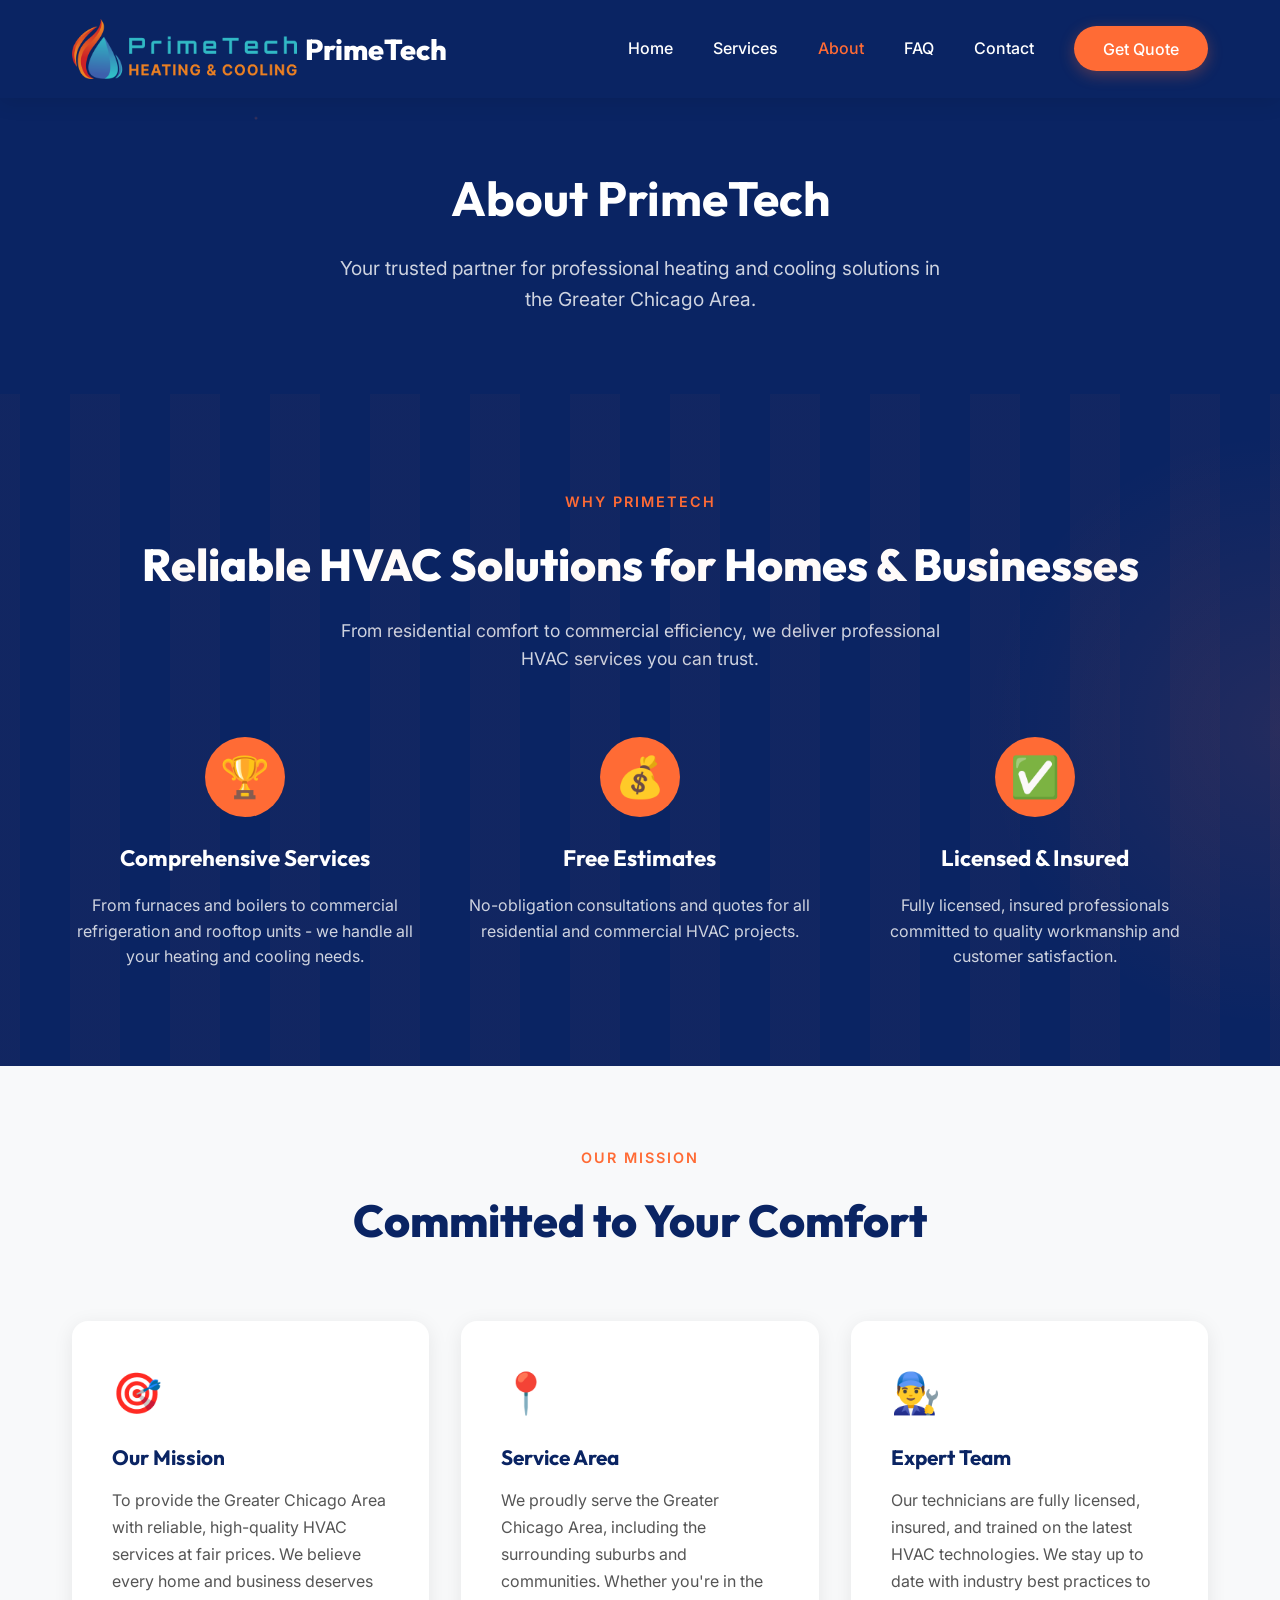
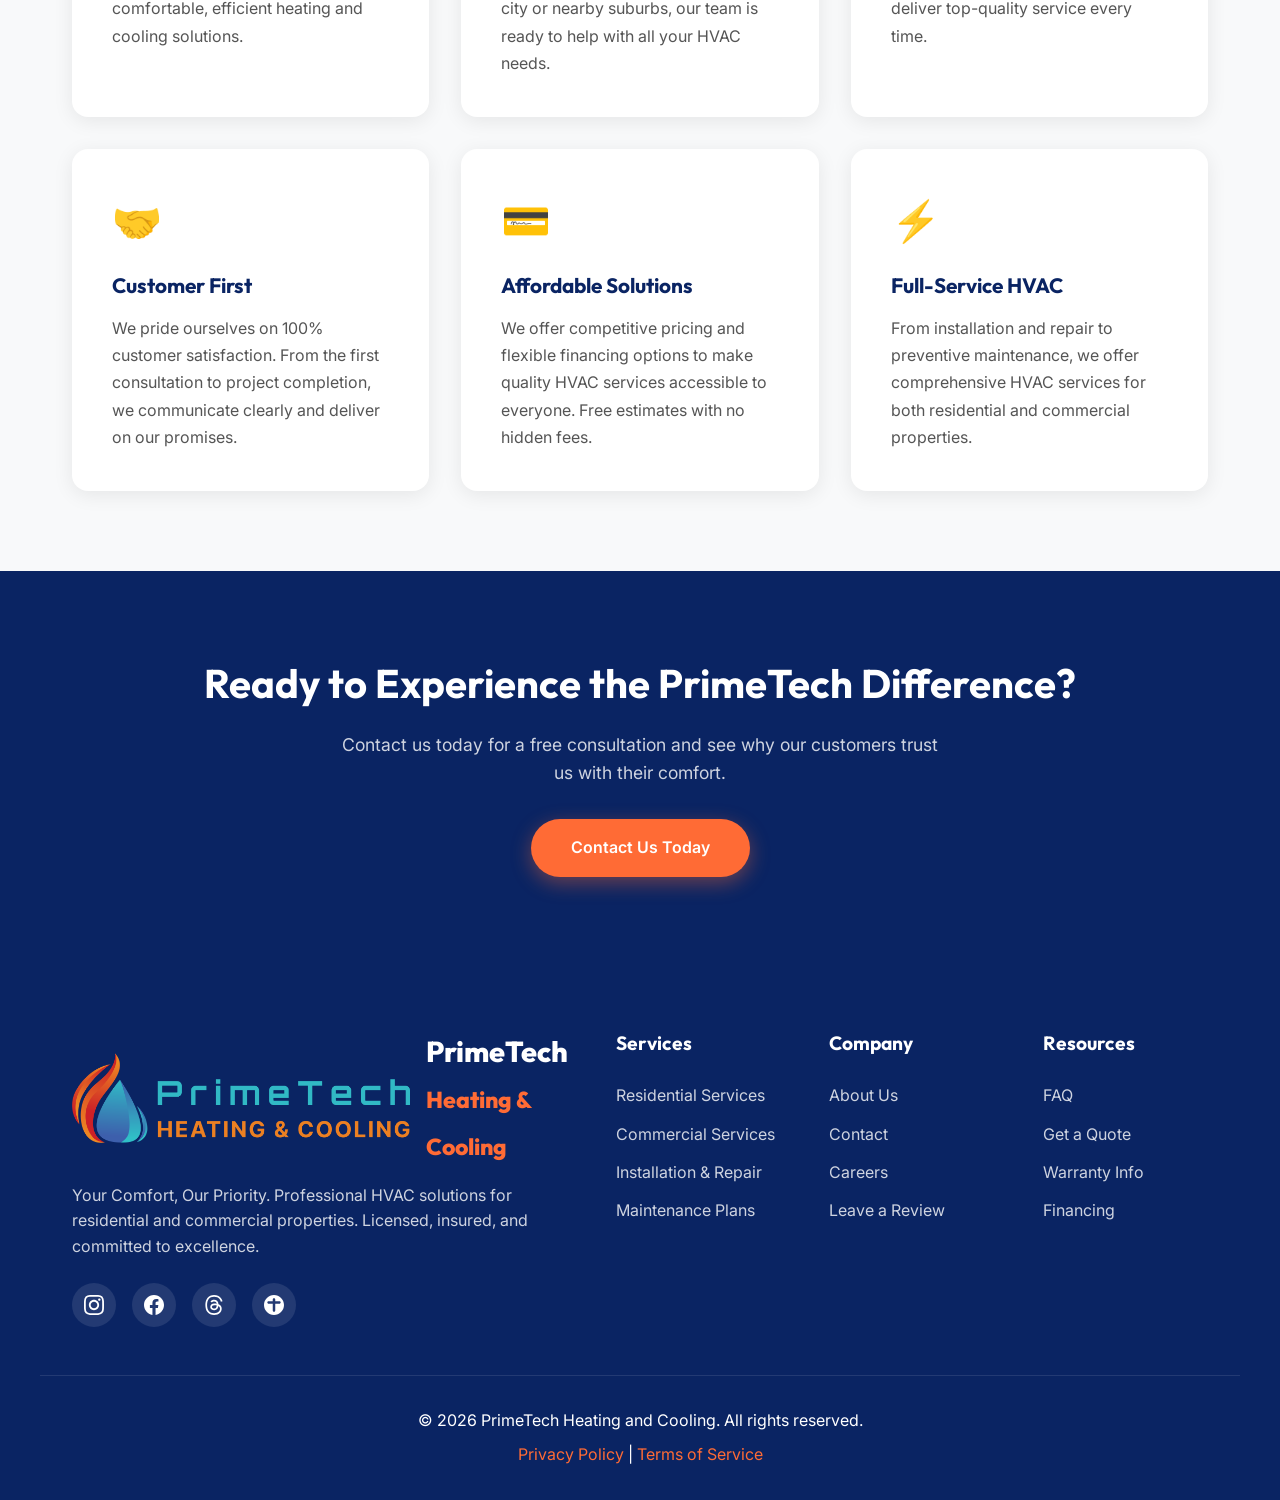
==== commit 195815e1: "Replace logo with transparent PrimeTech Heating & Cooling logo Co-Authored-By: Claude Opus 4.6 <nore" ====
--- a/about.html
+++ b/about.html
@@ -1314,6 +1314,10 @@
 
         /* Responsive */
         @media (max-width: 968px) {
+            .mouse-glow {
+                display: none !important;
+            }
+
             .hamburger {
                 display: flex;
             }
@@ -1774,7 +1778,7 @@
     <nav class="navbar" id="navbar">
         <div class="nav-container">
             <a href="index.html" class="logo" style="text-decoration: none;">
-                <img src="logo.png" alt="PrimeTech Logo" class="logo-image">
+                <img src="FullLogo_Transparent_NoBuffer.png" alt="PrimeTech Logo" class="logo-image">
                 <span>PrimeTech</span>
             </a>
             <button class="hamburger" id="hamburger" aria-label="Toggle navigation menu" aria-expanded="false"><span></span><span></span><span></span></button>
@@ -1882,7 +1886,7 @@
         <div class="footer-content">
             <div class="footer-about">
                 <div style="display: flex; align-items: center; gap: 1rem; margin-bottom: 1rem;">
-                    <img src="logo.png" alt="PrimeTech Logo" style="height: 90px; width: auto;">
+                    <img src="FullLogo_Transparent_NoBuffer.png" alt="PrimeTech Logo" style="height: 90px; width: auto;">
                     <h3 style="margin: 0;">PrimeTech<br><span style="font-size: 0.8em; color: var(--orange);">Heating &amp; Cooling</span></h3>
                 </div>
                 <p>Your Comfort, Our Priority. Professional HVAC solutions for residential and commercial properties. Licensed, insured, and committed to excellence.</p>
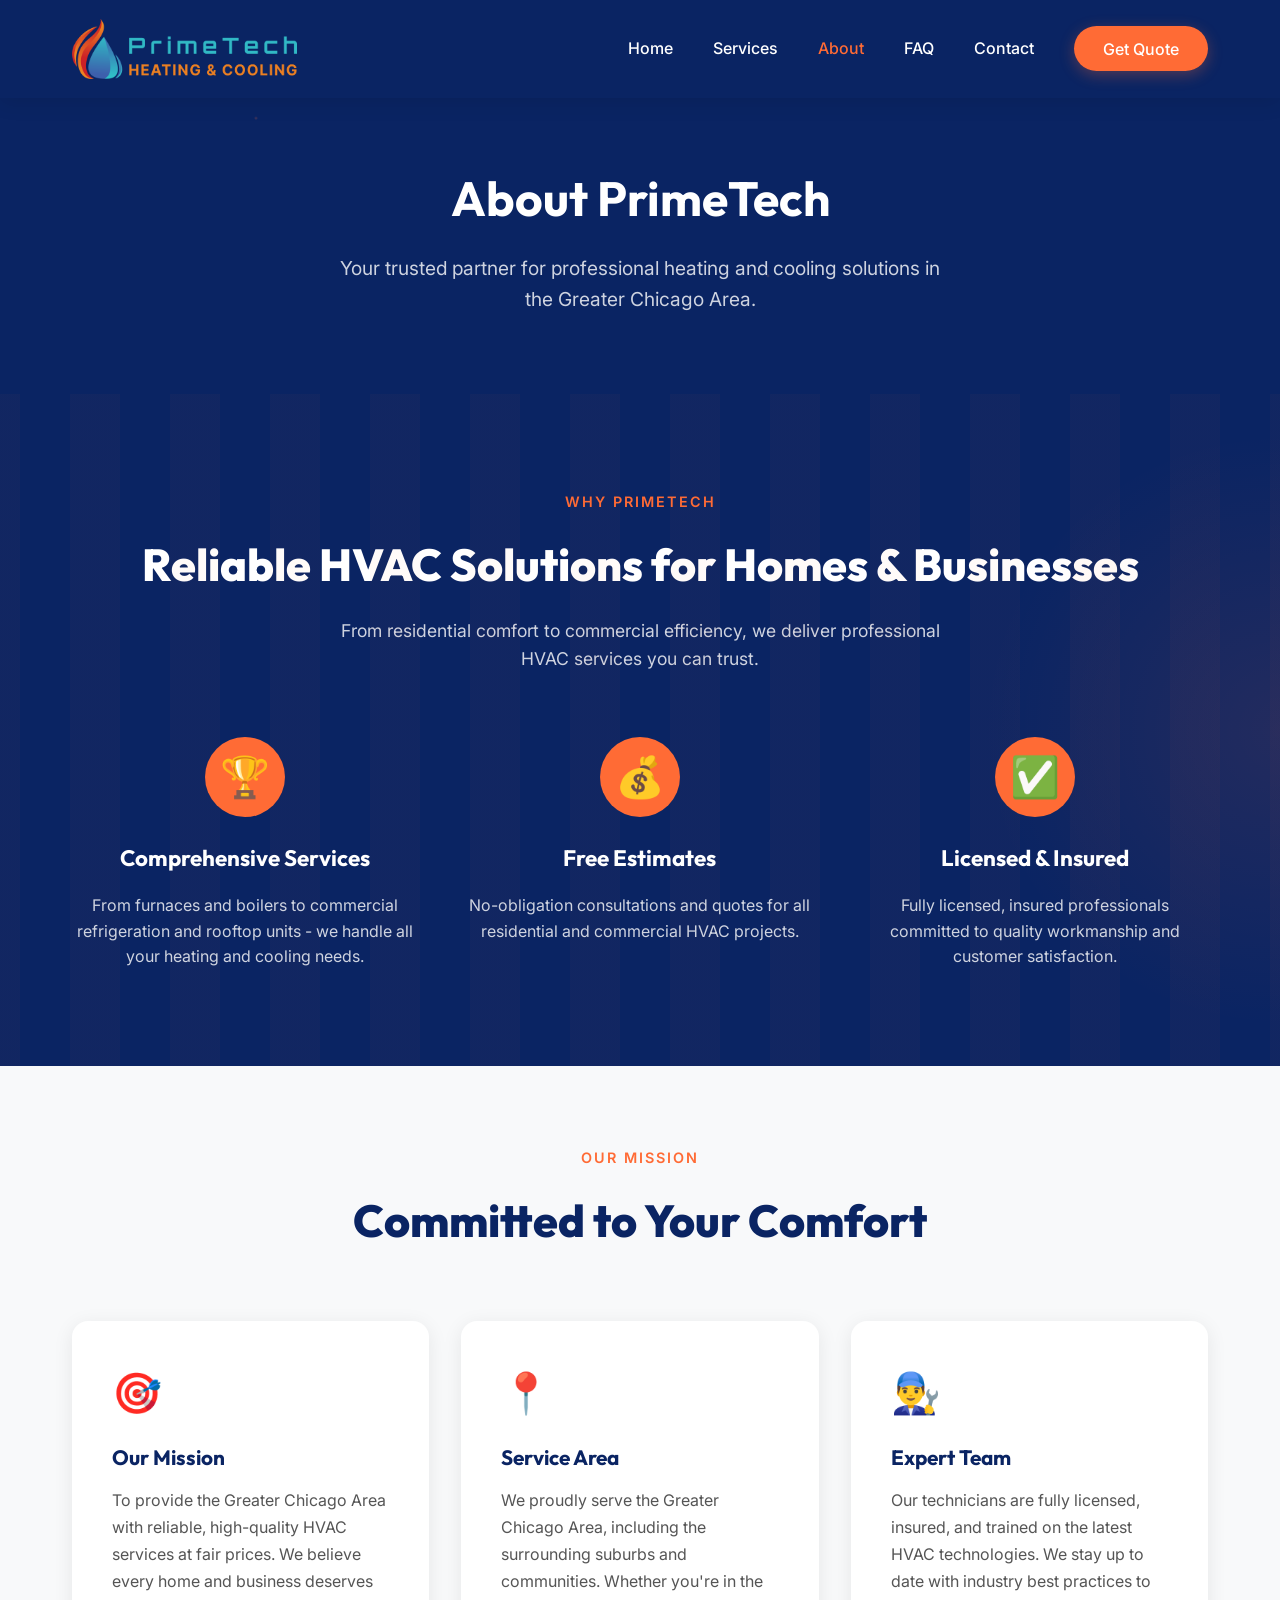
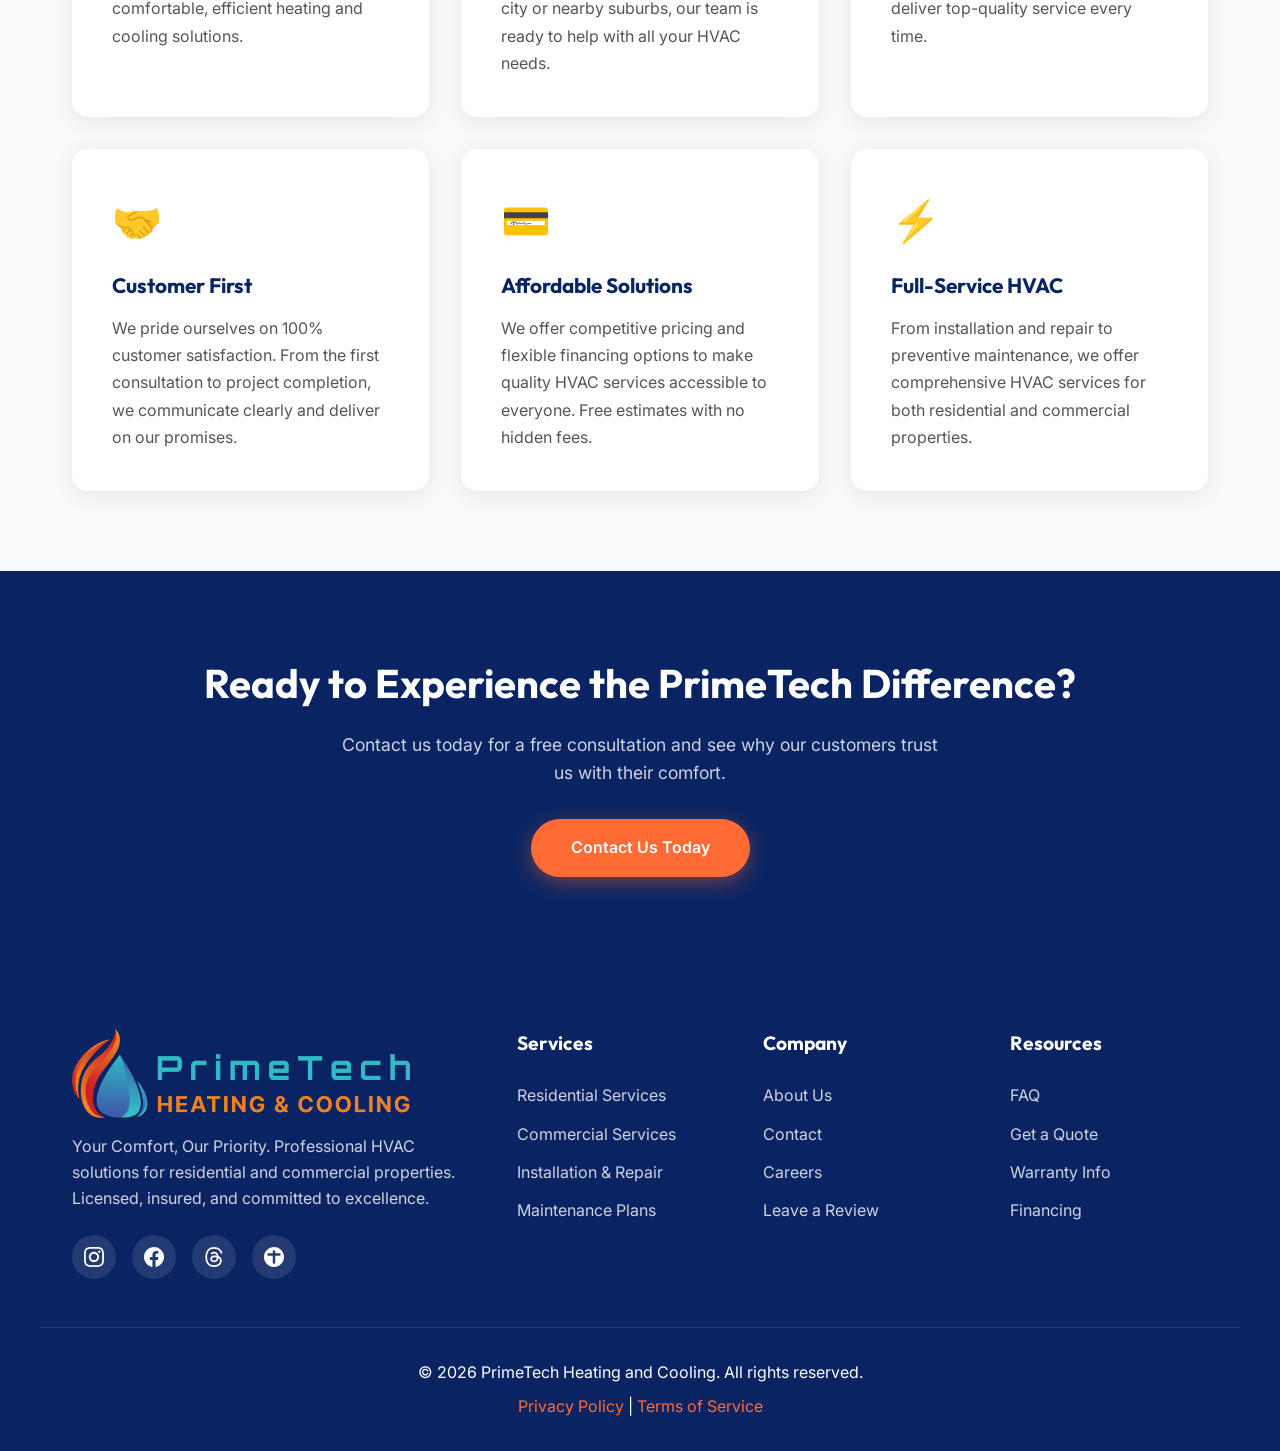
==== commit 780897ae: "Remove PrimeTech text from navbar and footer since logo already contains it Co-Authored-By: Claude O" ====
--- a/about.html
+++ b/about.html
@@ -1779,7 +1779,7 @@
         <div class="nav-container">
             <a href="index.html" class="logo" style="text-decoration: none;">
                 <img src="FullLogo_Transparent_NoBuffer.png" alt="PrimeTech Logo" class="logo-image">
-                <span>PrimeTech</span>
+
             </a>
             <button class="hamburger" id="hamburger" aria-label="Toggle navigation menu" aria-expanded="false"><span></span><span></span><span></span></button>
             <ul class="nav-links">
@@ -1887,7 +1887,6 @@
             <div class="footer-about">
                 <div style="display: flex; align-items: center; gap: 1rem; margin-bottom: 1rem;">
                     <img src="FullLogo_Transparent_NoBuffer.png" alt="PrimeTech Logo" style="height: 90px; width: auto;">
-                    <h3 style="margin: 0;">PrimeTech<br><span style="font-size: 0.8em; color: var(--orange);">Heating &amp; Cooling</span></h3>
                 </div>
                 <p>Your Comfort, Our Priority. Professional HVAC solutions for residential and commercial properties. Licensed, insured, and committed to excellence.</p>
                 <div class="social-links">
